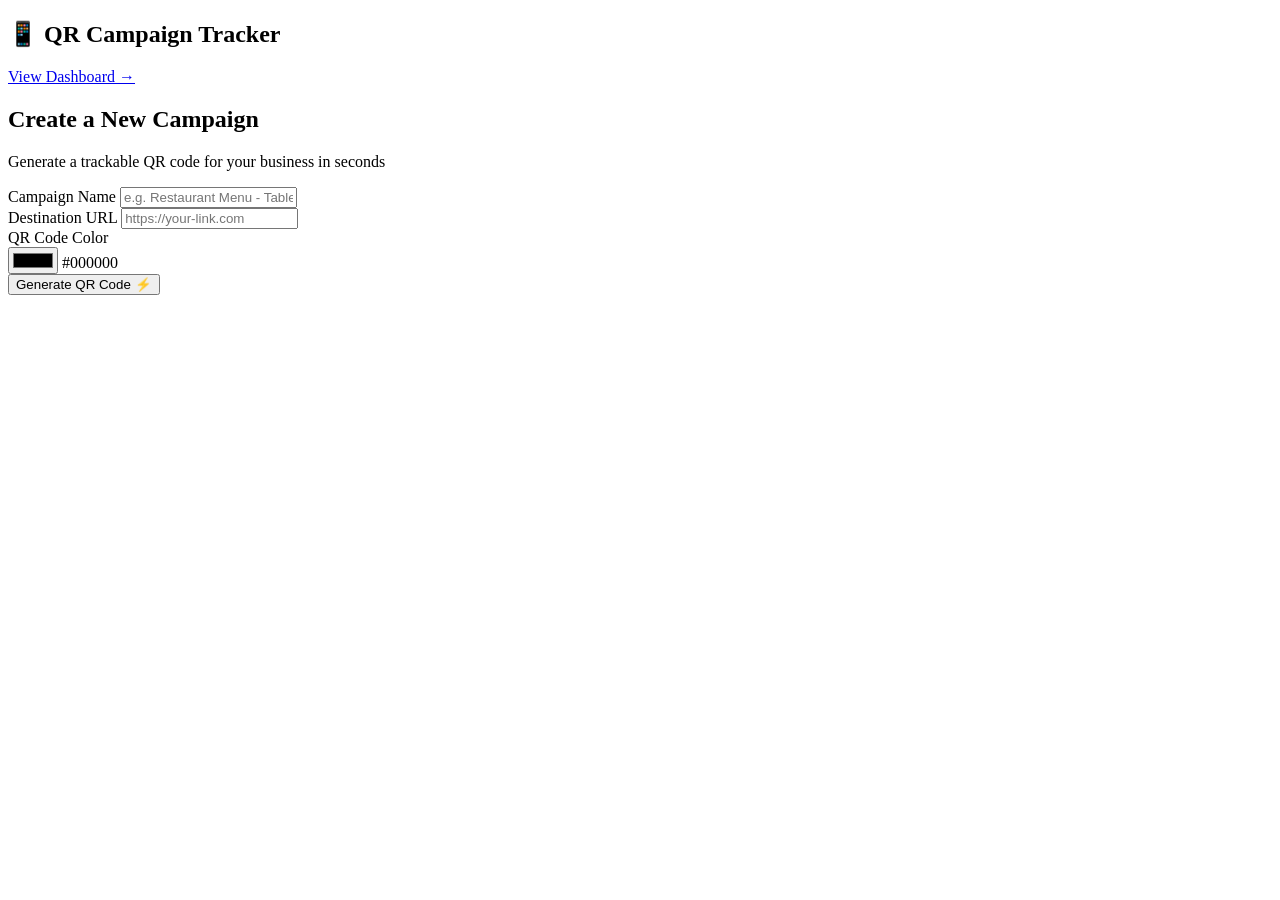
==== templates/index.html @ 3d5f068e "Updated index.html" ====
<!DOCTYPE html>
<html lang="en">
<head>
    <meta charset="UTF-8">
    <meta name="viewport" content="width=device-width, initial-scale=1.0">
    <title>QR Campaign Tracker</title>
    <link rel="stylesheet" href="/static/style.css">
</head>
<body>

    <nav>
        <h1>📱 QR Campaign Tracker</h1>
        <a href="/dashboard">View Dashboard →</a>
    </nav>

    <main>
        <div class="card">
            <h2>Create a New Campaign</h2>
            <p class="subtitle">Generate a trackable QR code for your business in seconds</p>

            <div class="form-group">
                <label>Campaign Name</label>
                <input type="text" id="name" placeholder="e.g. Restaurant Menu - Table 5" />
            </div>

            <div class="form-group">
                <label>Destination URL</label>
                <input type="url" id="url" placeholder="https://your-link.com" />
            </div>

            <div class="form-group">
                <label>QR Code Color</label>
                <div class="color-row">
                    <input type="color" id="color" value="#000000" />
                    <span id="color-label">#000000</span>
                </div>
            </div>

            <button onclick="generateQR()">Generate QR Code ⚡</button>
        </div>

        <div class="card result-card" id="result" style="display:none;">
            <h2>Your QR Code is Ready! 🎉</h2>
            <img id="qr-image" src="" alt="QR Code" />
            <div class="result-info">
                <p><strong>Tracking URL:</strong> <span id="tracking-url"></span></p>
                <p><strong>Short Code:</strong> <span id="short-code"></span></p>
            </div>
            <div class="button-row">
                <a id="download-btn" href="" download>⬇️ Download QR</a>
                <a href="/dashboard">📊 View Dashboard</a>
            </div>
        </div>
    </main>

    <script>
        // Update color label live
        document.getElementById("color").addEventListener("input", function() {
            document.getElementById("color-label").textContent = this.value.toUpperCase();
        });

        async function generateQR() {
            const name = document.getElementById("name").value.trim();
            const url = document.getElementById("url").value.trim();
            const color = document.getElementById("color").value;

            if (!name || !url) {
                alert("Please fill in both Campaign Name and URL!");
                return;
            }

            const btn = document.querySelector("button");
            btn.textContent = "Generating...";
            btn.disabled = true;

            try {
                const response = await fetch("/create", {
                    method: "POST",
                    headers: { "Content-Type": "application/json" },
                    body: JSON.stringify({ name, destination_url: url, color })
                });

                const data = await response.json();

                if (data.success) {
                    document.getElementById("qr-image").src = data.qr_image;
                    document.getElementById("tracking-url").textContent = data.tracking_url;
                    document.getElementById("short-code").textContent = data.short_code;
                    document.getElementById("download-btn").href = data.qr_image;
                    document.getElementById("result").style.display = "block";
                    document.getElementById("result").scrollIntoView({ behavior: "smooth" });
                } else {
                    alert("Error: " + data.error);
                }
            } catch (err) {
                alert("Something went wrong. Is the server running?");
            }

            btn.textContent = "Generate QR Code ⚡";
            btn.disabled = false;
        }
    </script>

</body>
</html>
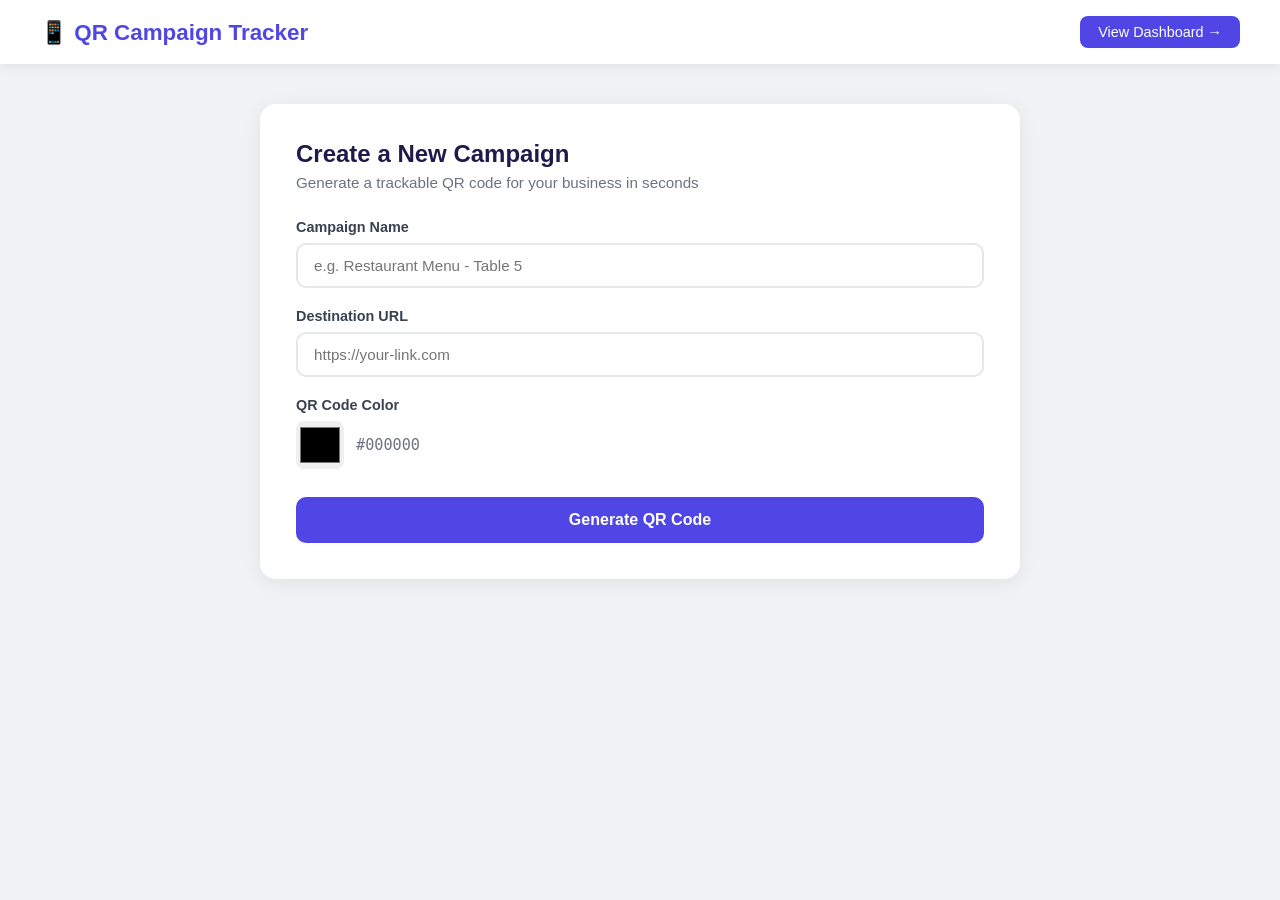
==== commit 0a79c4af: "Updated index.html" ====
--- a/templates/index.html
+++ b/templates/index.html
@@ -36,19 +36,19 @@
                 </div>
             </div>
 
-            <button onclick="generateQR()">Generate QR Code ⚡</button>
+            <button onclick="generateQR()">Generate QR Code </button>
         </div>
 
         <div class="card result-card" id="result" style="display:none;">
-            <h2>Your QR Code is Ready! 🎉</h2>
+            <h2>Your QR Code is Ready! </h2>
             <img id="qr-image" src="" alt="QR Code" />
             <div class="result-info">
                 <p><strong>Tracking URL:</strong> <span id="tracking-url"></span></p>
                 <p><strong>Short Code:</strong> <span id="short-code"></span></p>
             </div>
             <div class="button-row">
-                <a id="download-btn" href="" download>⬇️ Download QR</a>
-                <a href="/dashboard">📊 View Dashboard</a>
+                <a id="download-btn" href="" download> Download QR</a>
+                <a href="/dashboard"> View Dashboard</a>
             </div>
         </div>
     </main>
@@ -96,7 +96,7 @@
                 alert("Something went wrong. Is the server running?");
             }
 
-            btn.textContent = "Generate QR Code ⚡";
+            btn.textContent = "Generate QR Code ";
             btn.disabled = false;
         }
     </script>
--- a/static/style.css
+++ b/static/style.css
@@ -0,0 +1,412 @@
+* {
+    margin: 0;
+    padding: 0;
+    box-sizing: border-box;
+}
+
+body {
+    font-family: 'Segoe UI', Tahoma, Geneva, Verdana, sans-serif;
+    background: #f0f2f5;
+    color: #333;
+    min-height: 100vh;
+}
+
+/*  Navbar  */
+nav {
+    background: #ffffff;
+    padding: 16px 40px;
+    display: flex;
+    justify-content: space-between;
+    align-items: center;
+    box-shadow: 0 2px 10px rgba(0,0,0,0.08);
+    position: sticky;
+    top: 0;
+    z-index: 100;
+}
+
+nav h1 {
+    font-size: 1.4rem;
+    color: #4f46e5;
+    font-weight: 700;
+}
+
+nav a {
+    background: #4f46e5;
+    color: white;
+    padding: 8px 18px;
+    border-radius: 8px;
+    text-decoration: none;
+    font-size: 0.9rem;
+    font-weight: 500;
+    transition: background 0.2s;
+}
+
+nav a:hover {
+    background: #4338ca;
+}
+
+/*  Main  */
+main {
+    max-width: 800px;
+    margin: 40px auto;
+    padding: 0 20px;
+}
+
+/*  Cards  */
+.card {
+    background: white;
+    border-radius: 16px;
+    padding: 36px;
+    box-shadow: 0 4px 20px rgba(0,0,0,0.07);
+    margin-bottom: 24px;
+}
+
+.card h2 {
+    font-size: 1.5rem;
+    color: #1e1b4b;
+    margin-bottom: 6px;
+}
+
+.subtitle {
+    color: #6b7280;
+    font-size: 0.95rem;
+    margin-bottom: 28px;
+}
+
+/*  Form  */
+.form-group {
+    margin-bottom: 20px;
+}
+
+.form-group label {
+    display: block;
+    font-size: 0.9rem;
+    font-weight: 600;
+    color: #374151;
+    margin-bottom: 8px;
+}
+
+.form-group input[type="text"],
+.form-group input[type="url"] {
+    width: 100%;
+    padding: 12px 16px;
+    border: 2px solid #e5e7eb;
+    border-radius: 10px;
+    font-size: 0.95rem;
+    transition: border 0.2s;
+    outline: none;
+}
+
+.form-group input:focus {
+    border-color: #4f46e5;
+}
+
+.color-row {
+    display: flex;
+    align-items: center;
+    gap: 12px;
+}
+
+.color-row input[type="color"] {
+    width: 48px;
+    height: 48px;
+    border: none;
+    border-radius: 8px;
+    cursor: pointer;
+    padding: 2px;
+}
+
+.color-row span {
+    font-size: 0.95rem;
+    color: #6b7280;
+    font-family: monospace;
+}
+
+button {
+    width: 100%;
+    padding: 14px;
+    background: #4f46e5;
+    color: white;
+    border: none;
+    border-radius: 10px;
+    font-size: 1rem;
+    font-weight: 600;
+    cursor: pointer;
+    transition: background 0.2s, transform 0.1s;
+    margin-top: 8px;
+}
+
+button:hover {
+    background: #4338ca;
+    transform: translateY(-1px);
+}
+
+button:disabled {
+    background: #a5b4fc;
+    cursor: not-allowed;
+    transform: none;
+}
+
+/*  Result Card  */
+.result-card {
+    text-align: center;
+}
+
+.result-card img {
+    width: 200px;
+    height: 200px;
+    margin: 20px auto;
+    display: block;
+    border-radius: 12px;
+    box-shadow: 0 4px 16px rgba(0,0,0,0.1);
+}
+
+.result-info {
+    background: #f8fafc;
+    border-radius: 10px;
+    padding: 16px;
+    margin: 16px 0;
+    text-align: left;
+    font-size: 0.9rem;
+    line-height: 2;
+    word-break: break-all;
+}
+
+.button-row {
+    display: flex;
+    gap: 12px;
+    justify-content: center;
+    margin-top: 16px;
+}
+
+.button-row a {
+    padding: 10px 20px;
+    border-radius: 8px;
+    text-decoration: none;
+    font-weight: 600;
+    font-size: 0.9rem;
+    transition: all 0.2s;
+}
+
+.button-row a:first-child {
+    background: #4f46e5;
+    color: white;
+}
+
+.button-row a:last-child {
+    background: #f0f2f5;
+    color: #4f46e5;
+    border: 2px solid #4f46e5;
+}
+
+.button-row a:hover {
+    transform: translateY(-1px);
+    opacity: 0.9;
+}
+
+/*  Dashboard  */
+.dashboard-header {
+    margin-bottom: 28px;
+}
+
+.dashboard-header h2 {
+    font-size: 1.6rem;
+    color: #1e1b4b;
+}
+
+.campaigns-grid {
+    display: flex;
+    flex-direction: column;
+    gap: 20px;
+}
+
+.campaign-card {
+    background: white;
+    border-radius: 16px;
+    padding: 28px;
+    box-shadow: 0 4px 20px rgba(0,0,0,0.07);
+}
+
+.campaign-top {
+    display: flex;
+    justify-content: space-between;
+    align-items: flex-start;
+    margin-bottom: 16px;
+}
+
+.campaign-top h3 {
+    font-size: 1.1rem;
+    color: #1e1b4b;
+    margin-bottom: 4px;
+}
+
+.dest-url {
+    font-size: 0.85rem;
+    color: #6b7280;
+    word-break: break-all;
+}
+
+.scan-badge {
+    background: #ede9fe;
+    border-radius: 12px;
+    padding: 10px 16px;
+    text-align: center;
+    min-width: 70px;
+}
+
+.scan-badge span {
+    display: block;
+    font-size: 1.6rem;
+    font-weight: 700;
+    color: #4f46e5;
+    line-height: 1;
+}
+
+.scan-badge small {
+    font-size: 0.75rem;
+    color: #7c3aed;
+    font-weight: 500;
+}
+
+.campaign-meta {
+    font-size: 0.85rem;
+    color: #6b7280;
+    line-height: 1.8;
+    margin-bottom: 16px;
+}
+
+.campaign-actions {
+    display: flex;
+    align-items: center;
+    gap: 20px;
+}
+
+.qr-thumb {
+    width: 80px;
+    height: 80px;
+    border-radius: 8px;
+    border: 2px solid #e5e7eb;
+}
+
+.action-buttons {
+    display: flex;
+    flex-direction: column;
+    gap: 8px;
+}
+
+.action-buttons a,
+.action-buttons button {
+    padding: 8px 16px;
+    border-radius: 8px;
+    font-size: 0.85rem;
+    font-weight: 600;
+    cursor: pointer;
+    text-decoration: none;
+    text-align: center;
+    width: 160px;
+}
+
+.action-buttons a {
+    background: #f0f2f5;
+    color: #4f46e5;
+    border: 2px solid #4f46e5;
+}
+
+.action-buttons button {
+    background: #4f46e5;
+    color: white;
+    border: none;
+    margin-top: 0;
+    width: 160px;
+}
+
+.action-buttons a:hover,
+.action-buttons button:hover {
+    opacity: 0.9;
+    transform: translateY(-1px);
+}
+
+/*  Scan History  */
+.scan-history {
+    margin-top: 20px;
+    border-top: 2px solid #f0f2f5;
+    padding-top: 16px;
+}
+
+.scan-history h4 {
+    font-size: 0.95rem;
+    color: #374151;
+    margin-bottom: 12px;
+}
+
+.scan-item {
+    display: flex;
+    justify-content: space-between;
+    padding: 10px 14px;
+    background: #f8fafc;
+    border-radius: 8px;
+    margin-bottom: 8px;
+    font-size: 0.85rem;
+    color: #374151;
+}
+
+.no-scans {
+    color: #9ca3af;
+    font-size: 0.9rem;
+    text-align: center;
+    padding: 16px;
+}
+
+/*  Empty State  */
+.empty-state {
+    text-align: center;
+    padding: 60px 20px;
+    background: white;
+    border-radius: 16px;
+    box-shadow: 0 4px 20px rgba(0,0,0,0.07);
+}
+
+.empty-state h3 {
+    font-size: 1.3rem;
+    color: #1e1b4b;
+    margin-bottom: 8px;
+}
+
+.empty-state p {
+    color: #6b7280;
+    margin-bottom: 24px;
+}
+
+.empty-state a {
+    background: #4f46e5;
+    color: white;
+    padding: 12px 24px;
+    border-radius: 10px;
+    text-decoration: none;
+    font-weight: 600;
+    transition: background 0.2s;
+}
+
+.empty-state a:hover {
+    background: #4338ca;
+}
+
+/*  Responsive  */
+@media (max-width: 600px) {
+    nav {
+        padding: 14px 20px;
+    }
+
+    .card {
+        padding: 24px;
+    }
+
+    .campaign-actions {
+        flex-direction: column;
+        align-items: flex-start;
+    }
+
+    .button-row {
+        flex-direction: column;
+    }
+}
